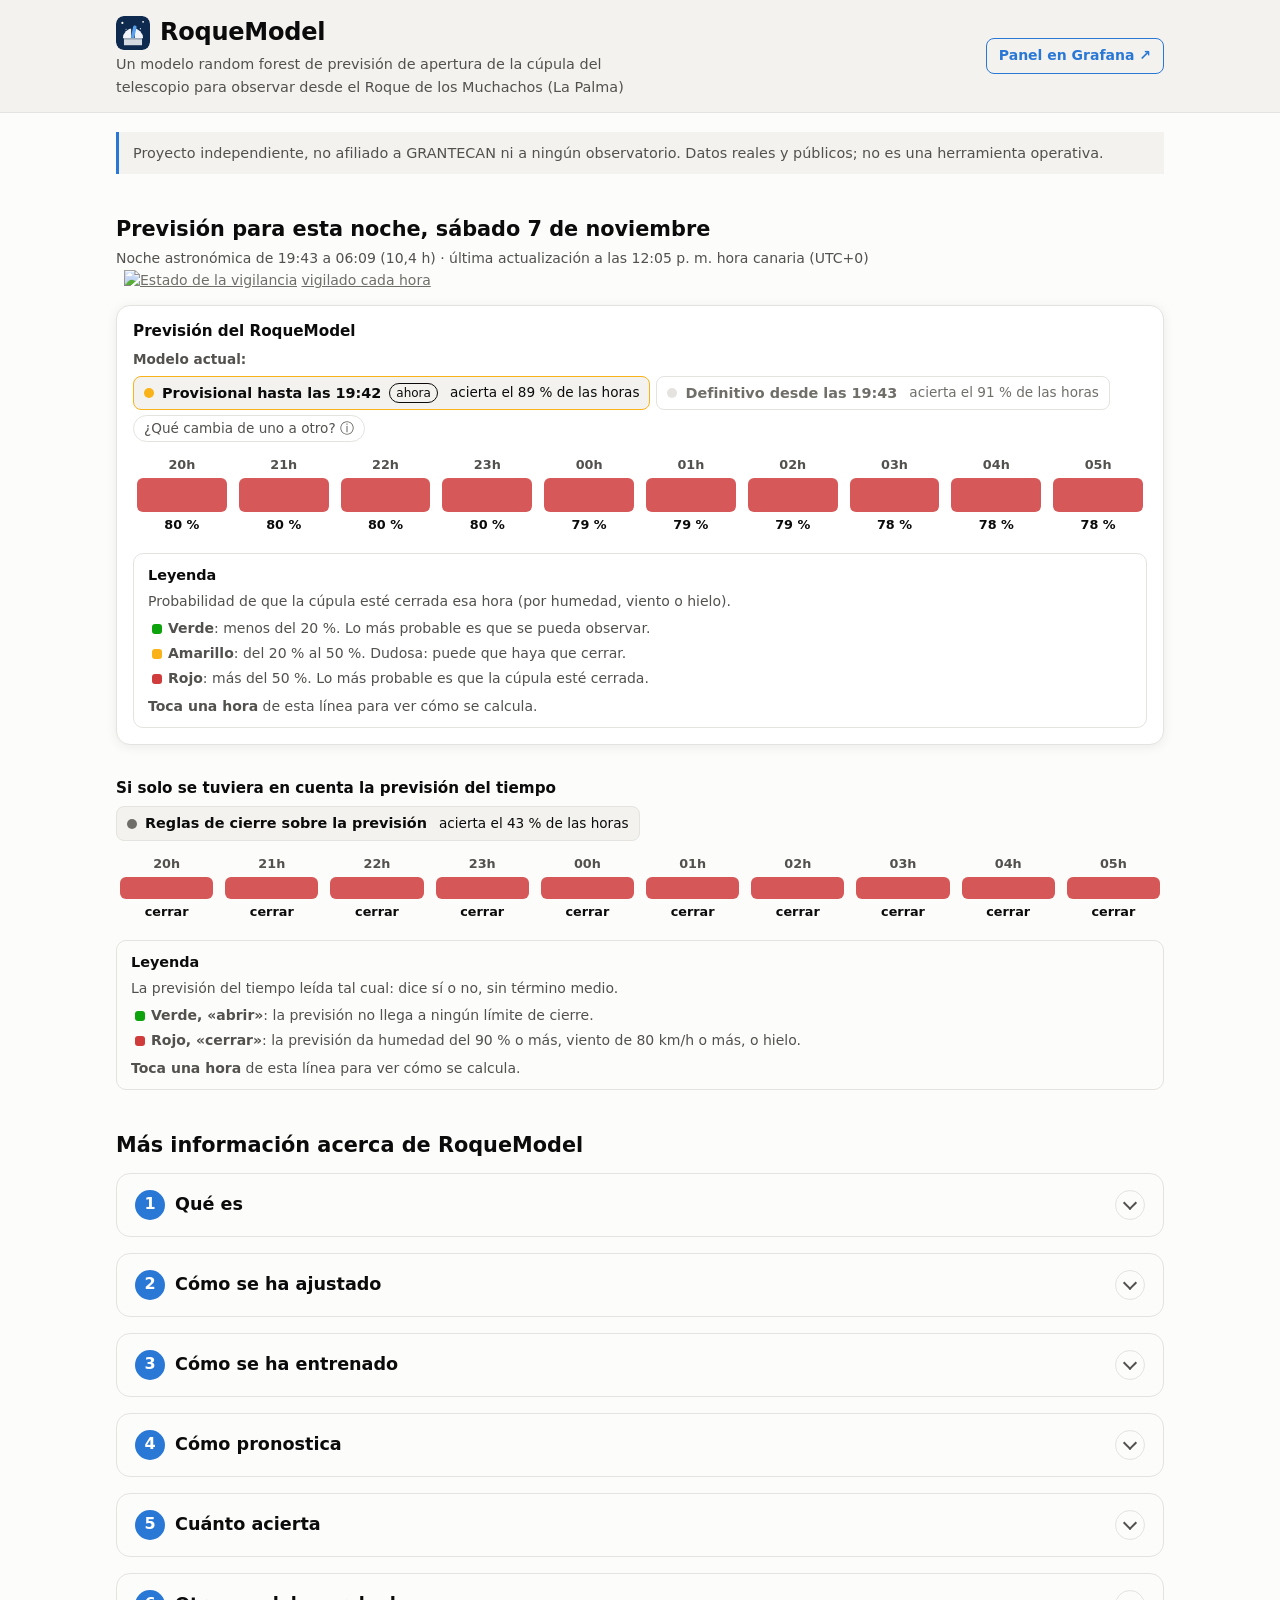
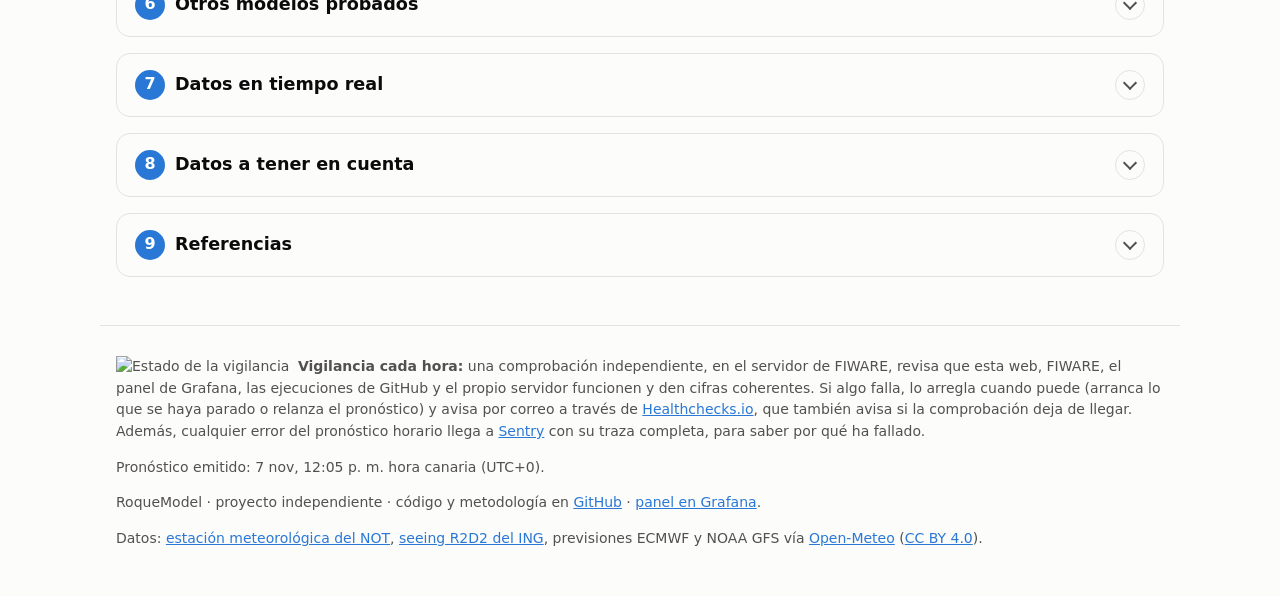
==== index.html @ e04715c9 "Forecast update 2026-11-07T12:05Z" ====
<!doctype html>
<html lang="es">
<head>
  <meta charset="utf-8">
  <meta name="viewport" content="width=device-width, initial-scale=1">
  <title>RoqueModel</title>
  <meta name="description" content="RoqueModel: previsión hora a hora de si la cúpula podrá estar abierta para observar esta noche en el Observatorio del Roque de los Muchachos (La Palma). Proyecto independiente con datos reales y públicos.">
  <link rel="icon" href="assets/favicon-32.png?v=68" sizes="32x32" type="image/png">
  <link rel="icon" href="assets/favicon.svg?v=68" type="image/svg+xml">
  <link rel="apple-touch-icon" href="assets/apple-touch-icon.png?v=68">
  <link rel="stylesheet" href="assets/style.css?v=68">
</head>
<body>
  <header class="top">
    <div class="wrap top-row">
      <div>
        <h1 class="brand"><img src="assets/favicon.svg?v=68" alt="" width="34" height="34">RoqueModel</h1>
        <p class="sub" data-i18n="subtitle"></p>
      </div>
      <a class="grafana-link" href="https://saimonx.github.io/roque-model/grafana/" data-i18n="grafana_link" data-i18n-title="grafana_title"></a>
    </div>
  </header>

  <main class="wrap">
    <p class="notice" data-i18n="independent"></p>

    <!-- 1. Tonight: the answer -->
    <section id="tonight">
      <h2 id="night-title"></h2>
      <p class="muted small night-line"><span id="night-window"></span>
        <a class="watch-link" href="#vigilancia"><img class="status-badge" src="https://healthchecks.io/b/2/0437fc28-5880-4f5a-b616-9f2a2ea0c8bb.svg" alt="Estado de la vigilancia" height="18"><span data-i18n="watch_link"></span></a></p>
      <p class="notice stale" id="stale" hidden></p>
      <div class="model-card">
      <p class="line-head"><b data-i18n="line_model"></b></p>
      <div class="mode-box">
        <div class="mode-row"><span class="mode-label" data-i18n="mode_label"></span><ul class="mode-list" id="mode-list"></ul></div>
        <details class="info"><summary data-i18n="mode_why"></summary><p id="mode-text"></p></details>
      </div>
      <div class="lines"><div class="strip" id="strip"></div></div>
      <div class="hour-detail" id="detail-model" hidden></div>
      <div class="color-legend small">
        <h3 data-i18n="legend_title"></h3>
        <div data-i18n-html="legend_model"></div>
      </div>
      </div>

      <p class="line-head"><b data-i18n="line_raw"></b></p>
      <div class="mode-box"><div class="mode-row"><ul class="mode-list" id="raw-list"></ul></div></div>
      <div class="lines"><div class="strip strip-raw" id="strip-raw"></div></div>
      <div class="hour-detail" id="detail-raw" hidden></div>
      <div class="color-legend small">
        <h3 data-i18n="legend_title"></h3>
        <div data-i18n-html="legend_raw"></div>
      </div>

    </section>

    <!-- 2. How RoqueModel works -->
    <section id="roquemodel">
      <h2 data-i18n="rm_title"></h2>
      <div class="rm-parts">
        <details class="rm-part">
          <summary class="rm-head"><span class="rm-num">1</span><h3 data-i18n="rm1_title"></h3><span class="rm-arrow" aria-hidden="true"></span></summary>
          <div class="rm-prose" id="rm1-text"></div>
        </details>
        <details class="rm-part" id="tuning">
          <summary class="rm-head"><span class="rm-num">2</span><h3 data-i18n="tune_title"></h3><span class="rm-arrow" aria-hidden="true"></span></summary>
          <p data-i18n-html="tune_intro"></p>
          <div class="table-wrap"><table class="small rm-table" id="rm-tech"></table></div>
          <p class="muted small" data-i18n-html="rm1_note"></p>
          <h4 data-i18n="rm1_search_title"></h4>
          <p class="small" id="rm1-search-text"></p>
          <div class="settings-grid" id="rm1-settings"></div>
        </details>
        <details class="rm-part">
          <summary class="rm-head"><span class="rm-num">3</span><h3 data-i18n="rm2_title"></h3><span class="rm-arrow" aria-hidden="true"></span></summary>
          <p id="rm2-text"></p>
          <div class="rm-timeline" id="rm-timeline"></div>
          <div class="table-wrap"><table class="small rm-table" id="rm-data"></table></div>
          <p class="muted small" data-i18n-html="rm2_note"></p>
          <p class="data-download" data-i18n-html="rm2_download"></p>
        </details>
        <details class="rm-part">
          <summary class="rm-head"><span class="rm-num">4</span><h3 data-i18n="rm3_title"></h3><span class="rm-arrow" aria-hidden="true"></span></summary>
          <ol class="rm-flow" id="rm-flow"></ol>
          <h4 id="rm-example-title"></h4>
          <ul class="rm-waterfall" id="rm-example"></ul>
          <p class="muted small" id="rm3-note"></p>
        </details>
        <details class="rm-part">
          <summary class="rm-head"><span class="rm-num">5</span><h3 data-i18n="rm4_title"></h3><span class="rm-arrow" aria-hidden="true"></span></summary>
          <p id="rm4-text"></p>
          <div class="rm-timeline" id="rm4-timeline"></div>
          <ul class="rm-bars" id="rm4-bars"></ul>
          <p class="small" data-i18n-html="rm4_download"></p>
        </details>
        <details class="rm-part" id="models">
          <summary class="rm-head"><span class="rm-num">6</span><h3 data-i18n="rm5_title"></h3><span class="rm-arrow" aria-hidden="true"></span></summary>
          <p id="rm5-text"></p>
          <ul class="rm-bars" id="rm5-bars"></ul>
          <div class="table-wrap"><table class="small rm-table" id="rm5-table"></table></div>
          <p class="muted small" id="rm5-note"></p>
          <div class="rm-prose" id="rm5-more"></div>
        </details>
        <details class="rm-part" id="live">
          <summary class="rm-head"><span class="rm-num">7</span><h3 data-i18n="fold_live"></h3><span class="rm-arrow" aria-hidden="true"></span></summary>
          <p data-i18n="live_intro"></p>
          <p class="small" data-i18n-html="live_grafana"></p>
          <h4 data-i18n="live_fc_title"></h4>
          <p class="muted small" data-i18n-html="live_fc_text"></p>
          <div class="mini-grid" id="fc-grid"></div>
          <h4 data-i18n="station_title"></h4>
          <p class="muted small" id="station-text"></p>
          <div class="mini-grid" id="station-grid"></div>
          <h4 data-i18n="vs_title"></h4>
          <p class="muted small" data-i18n="vs_text"></p>
          <div class="chart short" id="chart-vs"></div>
        </details>
        <details class="rm-part" id="notes">
          <summary class="rm-head"><span class="rm-num">8</span><h3 data-i18n="notes_title"></h3><span class="rm-arrow" aria-hidden="true"></span></summary>
          <p class="muted" data-i18n="notes_intro"></p>
          <div class="notes-grid">
            <section class="note-card why"><h4 data-i18n="notes_why_title"></h4><ul data-i18n-html="notes_why"></ul></section>
            <section class="note-card missing"><h4 data-i18n="notes_missing_title"></h4><ul data-i18n-html="notes_missing"></ul></section>
            <section class="note-card limits"><h4 data-i18n="notes_limits_title"></h4><ul data-i18n-html="notes_limits"></ul></section>
            <section class="note-card compute"><h4 data-i18n="notes_compute_title"></h4><ul data-i18n-html="notes_compute"></ul></section>
          </div>
        </details>
        <details class="rm-part" id="refs">
          <summary class="rm-head"><span class="rm-num">9</span><h3 data-i18n="fold_refs"></h3><span class="rm-arrow" aria-hidden="true"></span></summary>
          <ul class="refs" data-i18n-html="refs_html"></ul>
        </details>
      </div>
    </section>

  </main>

  <footer class="wrap foot">
    <p class="muted small" id="vigilancia" data-i18n-html="monitor"></p>
    <p id="updated" class="muted small"></p>
    <p class="muted small" data-i18n-html="footer"></p>
    <p class="muted small" data-i18n-html="credits"></p>
  </footer>

  <div id="tooltip" class="tooltip" role="status" hidden></div>
  <script src="assets/i18n.js?v=68"></script>
  <script src="assets/charts.js?v=68"></script>
  <script src="assets/app.js?v=68"></script>
</body>
</html>
---- assets/style.css ----
/* RoqueModel — one stylesheet, light only.
   Colours are tokens: the same validated palette as the figures and the Grafana panels. */

:root {
  --surface: #fcfcfb;
  --surface-2: #f3f2ef;
  --border: #e4e3df;
  --text: #0b0b0b;
  --text-2: #52514e;
  --text-3: #6f6e69;
  --series-1: #2a78d6;  /* blue: our forecast */
  --series-2: #eb6834;  /* orange: what happened / second station */
  --series-3: #1baf7a;
  --baseline: #b9b8b2;  /* reference methods */
  --good: #0ca30c;
  --warning: #fab219;
  --critical: #d03b3b;
  --shade: rgba(42, 120, 214, 0.07);  /* dark hours in the hourly chart */
  color-scheme: light;
}
* { box-sizing: border-box; }
html { -webkit-text-size-adjust: 100%; }
body {
  margin: 0; background: var(--surface); color: var(--text);
  font: 16px/1.55 system-ui, -apple-system, "Segoe UI", Roboto, sans-serif;
}
.wrap { max-width: 1080px; margin: 0 auto; padding: 0 16px; }
h1 { font-size: 1.5rem; margin: 0; letter-spacing: -0.01em; }
/* The site icon in front of the name */
h1.brand { display: flex; align-items: center; gap: 10px; }
h1.brand img { flex: none; width: 34px; height: 34px; border-radius: 8px; }
h2 { font-size: 1.3rem; margin: 0 0 0.4rem; }
h3 { font-size: 1.05rem; margin: 1.6rem 0 0.4rem; }
.card h3 { margin: 0 0 0.4rem; font-size: 0.95rem; color: var(--text-2); font-weight: 600; }
section { margin: 2.4rem 0; }
a { color: var(--series-1); }
.muted { color: var(--text-2); }
.small { font-size: 0.875rem; }

/* Header */
.top { border-bottom: 1px solid var(--border); background: var(--surface-2); }
.top-row { display: flex; justify-content: space-between; align-items: center; gap: 12px; padding-top: 14px; padding-bottom: 14px; }
.sub { margin: 2px 0 0; color: var(--text-2); font-size: 0.9rem; text-wrap: balance; }
.grafana-link { flex: none; font-size: 0.875rem; font-weight: 600; text-decoration: none; padding: 6px 12px;
  border: 1px solid var(--series-1); border-radius: 8px; white-space: nowrap; }
.grafana-link:hover { background: var(--series-1); color: #fff; }
/* Training-data download (sections 3 and 5) */
.data-download { margin-top: 0.9rem; padding: 10px 12px; border: 1px solid var(--border); border-radius: 8px;
  background: var(--surface-2); }
.data-link { display: inline-block; font-weight: 600; text-decoration: none; padding: 6px 12px; margin: 0 8px 6px 0;
  border: 1px solid var(--series-1); border-radius: 8px; }
.data-link:hover { background: var(--series-1); color: #fff; }
.notice.stale { border-left-color: var(--warning); margin: 0.6rem 0 0; }
.notice {
  margin: 1.2rem 0 0; padding: 10px 14px; border-left: 3px solid var(--series-1);
  background: var(--surface-2); font-size: 0.9rem; color: var(--text-2);
}

/* Tonight */

.card { border: 1px solid var(--border); border-radius: 12px; padding: 16px; background: var(--surface); }

.inputs { display: grid; grid-template-columns: repeat(auto-fill, minmax(230px, 1fr)); gap: 8px 20px; margin: 0.8rem 0 0; }
.inputs div { display: flex; justify-content: space-between; gap: 10px; border-bottom: 1px solid var(--border); padding: 6px 0; font-size: 0.9rem; }
.inputs dt { color: var(--text-2); }
.inputs dd { margin: 0; font-variant-numeric: tabular-nums; font-weight: 600; white-space: nowrap; }

/* Charts */
.chart { position: relative; width: 100%; height: 240px; margin: 0.6rem 0 0.4rem; }
.chart.short { height: 170px; }
.chart.bars { height: auto; }
.chart svg { display: block; width: 100%; height: 100%; overflow: visible; }
.chart .axis text, .chart .label { fill: var(--text-3); font-size: 11px; }
.chart .grid line { stroke: var(--border); stroke-width: 1; }

.legend { display: flex; flex-wrap: wrap; gap: 14px; font-size: 0.82rem; color: var(--text-2); margin-top: 2px; }
.legend span::before { content: ""; display: inline-block; width: 14px; height: 3px; border-radius: 2px; background: var(--c); vertical-align: middle; margin-right: 6px; }
.legend span.dot::before { width: 9px; height: 9px; border-radius: 50%; }
.legend span.dash::before { background: repeating-linear-gradient(90deg, var(--c) 0 4px, transparent 4px 7px); }
.tooltip {
  position: fixed; z-index: 10; pointer-events: none; background: var(--surface); color: var(--text);
  border: 1px solid var(--border); border-radius: 8px; padding: 8px 10px; font-size: 0.8rem;
  box-shadow: 0 4px 16px rgba(0,0,0,0.12); min-width: 140px;
}
.tooltip .row { display: flex; justify-content: space-between; gap: 14px; }
.tooltip .key::before { content: ""; display: inline-block; width: 8px; height: 8px; border-radius: 50%; background: var(--c); margin-right: 6px; }
.tooltip b { font-variant-numeric: tabular-nums; }

/* Tables */
.table-wrap { overflow-x: auto; margin: 0.6rem 0; }
table { border-collapse: collapse; width: 100%; font-size: 0.875rem; font-variant-numeric: tabular-nums; }
th, td { text-align: right; padding: 7px 10px; border-bottom: 1px solid var(--border); white-space: nowrap; }
th:first-child, td:first-child { text-align: left; white-space: normal; }
th { color: var(--text-2); font-weight: 600; }

.status-badge { vertical-align: middle; margin-right: 4px; }
.watch-link { margin-left: 8px; white-space: nowrap; color: var(--text-3); }
.watch-link .status-badge { height: 18px; }
.foot { border-top: 1px solid var(--border); padding-top: 1rem; padding-bottom: 2rem; margin-top: 3rem; }

@media (max-width: 760px) {

  h1 { font-size: 1.25rem; }
  .top-row { flex-wrap: wrap; }
}

/* ===== Tonight ===== */
#tonight h2 { margin-bottom: 0.2rem; }
.night-line { margin: 0; }
/* Which model forecasts now: provisional, then final, each with its accuracy on the right */
.mode-box { margin: 0 0 0.5rem; }
/* Tonight's RoqueModel forecast stands out as a white card above the forecast-only line */
.model-card { background: #fff; border: 1px solid var(--border); border-radius: 14px; padding: 14px 16px 16px;
  box-shadow: 0 2px 12px rgba(0, 0, 0, 0.07); margin: 0.8rem 0 2rem; }
.model-card > .line-head:first-child { margin-top: 0; }
@media (max-width: 600px) { .model-card { padding: 12px 12px 14px; } }
/* "Modelo actual:" and its two options on one line (they wrap on a phone) */
.mode-row { display: flex; flex-wrap: wrap; align-items: center; gap: 6px 8px; }
.mode-row .mode-list { display: flex; flex-wrap: wrap; gap: 6px; margin: 0; max-width: none; }
.mode-row .mode-acc { margin-left: 4px; }
.color-legend + .line-head { margin-top: 1.4rem; }
.mode-label { margin: 0; font-size: 0.85rem; font-weight: 600; color: var(--text-2); }
.mode-list { list-style: none; margin: 0.3rem 0 0; padding: 0; display: grid; gap: 4px; max-width: 560px; }
.mode-list li { display: flex; align-items: center; flex-wrap: wrap; gap: 4px 8px; padding: 5px 10px;
  border: 1px solid var(--border); border-radius: 8px; font-size: 0.9rem; color: var(--text-3); }
.mode-list li.current { color: var(--text); background: var(--surface-2); }
.mode-list li.provisional.current { border-color: var(--warning); }
.mode-list li.final.current { border-color: var(--good); }
.mode-dot { width: 10px; height: 10px; border-radius: 50%; background: var(--border); flex: none; }
.mode-list li.provisional.current .mode-dot { background: var(--warning); }
.mode-list li.final.current .mode-dot { background: var(--good); }
.mode-list li.raw .mode-dot { background: var(--text-3); }
.mode-now { font-size: 0.75rem; padding: 0 6px; border-radius: 99px; border: 1px solid currentColor; }
.mode-acc { margin-left: auto; font-size: 0.85rem; }
details.info { display: inline-block; margin: 0.3rem 0 0; font-size: 0.85rem; }
details.info summary { cursor: pointer; list-style: none; display: inline-block; padding: 2px 10px; border-radius: 99px;
  border: 1px solid var(--border); color: var(--text-2); }
details.info summary::-webkit-details-marker { display: none; }
details.info p { margin: 0.5rem 0 0; max-width: 820px; color: var(--text-2); }
.strip { display: grid; grid-auto-flow: column; grid-auto-columns: minmax(44px, 1fr); gap: 4px; overflow-x: auto; padding-bottom: 4px; }
.cell { display: flex; flex-direction: column; align-items: center; gap: 3px; font-variant-numeric: tabular-nums; }
.cell-hour { font-size: 0.8rem; color: var(--text-2); font-weight: 600; }
.cell-bar { width: 100%; height: 34px; border-radius: 6px; opacity: 0.85; }
.cell-p { font-size: 0.8rem; font-weight: 600; }

.sw { display: inline-block; width: 10px; height: 10px; border-radius: 3px; vertical-align: middle; margin: 0 2px 0 4px; }

.legend { margin-bottom: 0.9rem; }
.legend span { white-space: nowrap; display: inline-flex; align-items: center; }

/* Two lines of hours (our model, the weather forecast alone) and the "how it is calculated" panel. */
.line-head { margin: .9rem 0 .35rem; font-size: .95rem; }
.cell { background: none; border: 2px solid transparent; border-radius: 8px; padding: 3px 2px; cursor: pointer; color: inherit; font: inherit; }
.cell:hover { border-color: var(--border); }
.cell.selected { border-color: var(--text-2); }
.cell:focus-visible { outline: 2px solid var(--series-1); outline-offset: 1px; }
.strip-raw .cell-bar { height: 22px; }

.hour-detail { border: 1px solid var(--border); border-radius: 10px; padding: 12px 14px; margin: 10px 0; background: var(--surface-2); }
.detail-head { display: flex; justify-content: space-between; align-items: center; gap: 8px; }
.detail-head h3 { margin: 0; font-size: 1rem; }
.detail-close { background: none; border: 1px solid var(--border); border-radius: 6px; width: 30px; height: 30px; cursor: pointer; color: inherit; font-size: 1.1rem; }
.why-col h4 { margin: .4rem 0; font-size: .95rem; }
ul.why { list-style: none; padding: 0; margin: 6px 0; }
.why-row { display: grid; grid-template-columns: 1fr 90px 52px; gap: 8px; align-items: center; padding: 6px 0; border-bottom: 1px solid var(--border); font-size: .85rem; }
.why-row.missing { grid-template-columns: 1fr 52px; }
.why-bar { position: relative; height: 10px; background: linear-gradient(to right, transparent calc(50% - 0.5px), var(--text-3) calc(50% - 0.5px), var(--text-3) calc(50% + 0.5px), transparent calc(50% + 0.5px)); }
.why-bar span { position: absolute; top: 0; height: 10px; border-radius: 3px; }
.why-bar .up { left: 50%; background: var(--critical); }
.why-bar .down { right: 50%; background: var(--good); }
.why-val { text-align: right; font-variant-numeric: tabular-nums; font-weight: 600; }
table.rules-raw th, table.rules-raw td { text-align: left; white-space: normal; }
table.rules-raw td.rule-yes { color: var(--critical); font-weight: 700; }
/* On narrow screens each line of hours scrolls sideways. */
.lines { overflow-x: auto; }
.lines .strip { overflow: visible; min-width: calc(var(--n, 10) * 48px); }

/* "Forecast for this hour": a heading with its total, then one indented row per variable. */
.why-head { display: flex; justify-content: space-between; padding: 8px 0 2px; font-size: .85rem; border-bottom: 1px solid var(--border); }
.why-row.sub { padding-left: 14px; }
.why-row.sub .why-text b { font-weight: 600; }

/* ---------------------------------------------------------------- More about RoqueModel: nine folded sections */
.rm-parts { display: grid; gap: 16px; margin-top: 12px; }
.rm-part { border: 1px solid var(--border); border-radius: 14px; padding: 16px 18px; background: var(--surface); }
.rm-head { display: flex; align-items: center; gap: 10px; margin-bottom: 6px; }
.rm-head h3 { margin: 0; font-size: 1.1rem; }
.rm-num { display: inline-flex; align-items: center; justify-content: center; width: 30px; height: 30px; border-radius: 50%;
  background: var(--series-1); color: #fff; font-weight: 700; flex: none; }
.rm-part p { line-height: 1.55; }
.rm-part code { font-size: .85em; background: var(--surface-2); padding: 1px 5px; border-radius: 4px; }

/* Section 2: the settings table */
table.rm-table th, table.rm-table td { text-align: left; white-space: normal; vertical-align: top; }
table.rm-table th[scope="row"] { font-weight: 600; color: var(--text); }

/* Sections 3 and 5: timeline of the years */
.rm-timeline { margin: 12px 0; }
.tl-row { display: grid; grid-template-columns: 140px 1fr; gap: 10px; align-items: center; margin: 6px 0; }
.tl-label { font-size: .82rem; font-weight: 600; color: var(--text-2); }
.tl-bar { display: grid; grid-auto-flow: column; grid-auto-columns: 1fr; gap: 3px; }
.tl-y { font-size: .72rem; text-align: center; padding: 6px 0; border-radius: 5px; background: var(--surface-2); color: var(--text-2); font-variant-numeric: tabular-nums; }
.tl-y.learn, .sw.tl-learn { background: var(--series-1); color: #fff; }
.tl-y.test, .sw.tl-test { background: var(--warning); color: #222; }
.tl-y.live, .sw.tl-livesw { background: var(--good); color: #fff; }
.tl-legend { color: var(--text-2); margin-top: 6px; }
@media (max-width: 600px) { .tl-row { grid-template-columns: 1fr; gap: 3px; } .tl-y { font-size: .6rem; padding: 5px 0; } }

/* Section 4: the steps and the worked example */
ol.rm-flow { list-style: none; padding: 0; margin: 10px 0 16px; display: grid; grid-template-columns: repeat(3, 1fr); gap: 10px; counter-reset: none; }
ol.rm-flow li { position: relative; background: var(--surface-2); border-radius: 10px; padding: 10px 12px; display: flex; flex-direction: column; gap: 4px; font-size: .85rem; line-height: 1.4; }
ol.rm-flow li b { font-size: .9rem; }
ol.rm-flow li:not(:last-child)::after { content: "→"; position: absolute; right: -10px; top: 50%; transform: translateY(-50%); color: var(--text-3); font-weight: 700; }
.rm-step-n { width: 22px; height: 22px; border-radius: 50%; background: var(--series-1); color: #fff; font-size: .75rem; font-weight: 700; display: inline-flex; align-items: center; justify-content: center; }
@media (max-width: 760px) { ol.rm-flow { grid-template-columns: 1fr; } ol.rm-flow li:not(:last-child)::after { content: "↓"; right: auto; left: 50%; top: auto; bottom: -15px; transform: translateX(-50%); } }
#rm-example-title { margin: 8px 0 6px; font-size: .95rem; }
ul.rm-waterfall { list-style: none; padding: 0; margin: 0 0 10px; }
ul.rm-waterfall li { display: grid; grid-template-columns: minmax(150px, 34%) 1fr 56px; gap: 10px; align-items: center; padding: 5px 0; font-size: .85rem; border-bottom: 1px solid var(--border); }
.wf-track { position: relative; height: 14px; background: var(--surface-2); border-radius: 4px; }
.wf-bar { position: absolute; top: 0; height: 14px; border-radius: 4px; }
.wf-bar.base { background: var(--text-3); }
.wf-bar.up { background: var(--critical); }
.wf-bar.down { background: var(--good); }
.wf-val { text-align: right; font-weight: 600; font-variant-numeric: tabular-nums; }
li.wf-total { font-weight: 700; border-bottom: none; }
.rm-part { min-width: 0; }
.rm-part code { overflow-wrap: anywhere; }

/* Sections 5 and 6: accuracy bars */
ul.rm-bars { list-style: none; padding: 0; margin: 12px 0; }
ul.rm-bars li { display: grid; grid-template-columns: minmax(150px, 34%) 1fr 56px; gap: 10px; align-items: center; padding: 6px 0; font-size: .88rem; }
.bar-track { height: 18px; background: var(--surface-2); border-radius: 5px; overflow: hidden; }
.bar-fill { display: block; height: 100%; border-radius: 5px; }
ul.rm-bars li:nth-child(2) .bar-fill { opacity: .55; }
.bar-val { text-align: right; font-weight: 700; font-variant-numeric: tabular-nums; }
@media (max-width: 600px) { ul.rm-bars li, ul.rm-waterfall li { grid-template-columns: 1fr 48px; } .bar-label, .wf-label { grid-column: 1 / -1; } }

/* Section 8, data to keep in mind: four cards with a coloured edge */
.notes-grid { display: grid; grid-template-columns: repeat(auto-fit, minmax(min(100%, 380px), 1fr)); gap: 14px; margin-top: 10px; }
/* margin 0: these are <section> elements, which otherwise get the page sections' wide margin */
.note-card { border: 1px solid var(--border); border-left: 5px solid var(--series-1); border-radius: 12px; padding: 12px 16px; background: var(--surface); min-width: 0; margin: 0; }
.note-card.missing { border-left-color: var(--warning); }
.note-card.limits { border-left-color: var(--text-3); }
.note-card.compute { border-left-color: var(--series-3); }
.note-card h3 { margin: .2rem 0 .5rem; font-size: 1rem; }
.note-card ul { padding-left: 1.1rem; margin: 0; }
.note-card li { margin: .45rem 0; line-height: 1.5; font-size: .9rem; }

/* Section 7, live data: small charts in a grid, one variable each */
.mini-grid { display: grid; grid-template-columns: repeat(auto-fit, minmax(280px, 1fr)); gap: 6px 18px; }
.mini-grid .chart { margin-top: .3rem; }

/* Headings inside the sections, and references */
.rm-part h4 { margin: 1rem 0 .3rem; font-size: .95rem; }
.rm-part .note-card h4 { margin: .2rem 0 .5rem; }
ul.refs { padding-left: 1.1rem; margin: .4rem 0; }
ul.refs li { margin: .5rem 0; line-height: 1.5; }

/* Each section folds: closed by default, an arrow on the right opens and closes it */
details.rm-part > summary { list-style: none; cursor: pointer; margin-bottom: 0; }
details.rm-part > summary::-webkit-details-marker { display: none; }
details.rm-part[open] > summary { margin-bottom: 8px; }
.rm-arrow { margin-left: auto; width: 30px; height: 30px; border-radius: 50%; border: 1px solid var(--border); flex: none;
  display: inline-flex; align-items: center; justify-content: center; transition: transform .2s ease, background .2s ease; }
.rm-arrow::before { content: ""; width: 8px; height: 8px; border-right: 2px solid var(--text-2); border-bottom: 2px solid var(--text-2);
  transform: translateY(-2px) rotate(45deg); }
details.rm-part[open] > summary .rm-arrow { transform: rotate(180deg); }
details.rm-part > summary:hover .rm-arrow { background: var(--surface-2); }
details.rm-part > summary:focus-visible { outline: 2px solid var(--series-1); outline-offset: 3px; border-radius: 8px; }

/* Section 2: one small table per setting in the search */
.settings-grid { display: grid; grid-template-columns: repeat(auto-fit, minmax(190px, 1fr)); gap: 10px 16px; margin: 8px 0; }
.setting h5 { margin: .4rem 0 .2rem; font-size: .85rem; }
.setting table td, .setting table th { text-align: left; padding: 4px 6px; }
tr.chosen td, tr.chosen th { font-weight: 700; background: var(--surface-2); }

/* Section 1: how the model works, in plain prose */
.rm-prose { max-width: 820px; }
.rm-prose ul { margin: 0.3rem 0 0.6rem; padding-left: 1.3rem; }
.rm-prose li { margin: 0.25rem 0; }

/* The legend under each line of hours */
.color-legend { margin: 0.6rem 0 0; padding: 10px 14px; border: 1px solid var(--border); border-radius: 10px; color: var(--text-2); }
.color-legend h3 { margin: 0 0 0.3rem; font-size: 0.9rem; color: var(--text); }
.color-legend ul { list-style: none; margin: 0.3rem 0 0; padding: 0; }
.color-legend li { margin: 0.2rem 0; }
.legend-tip { margin: 0.4rem 0 0; }
.color-legend .sw { margin-right: 6px; }
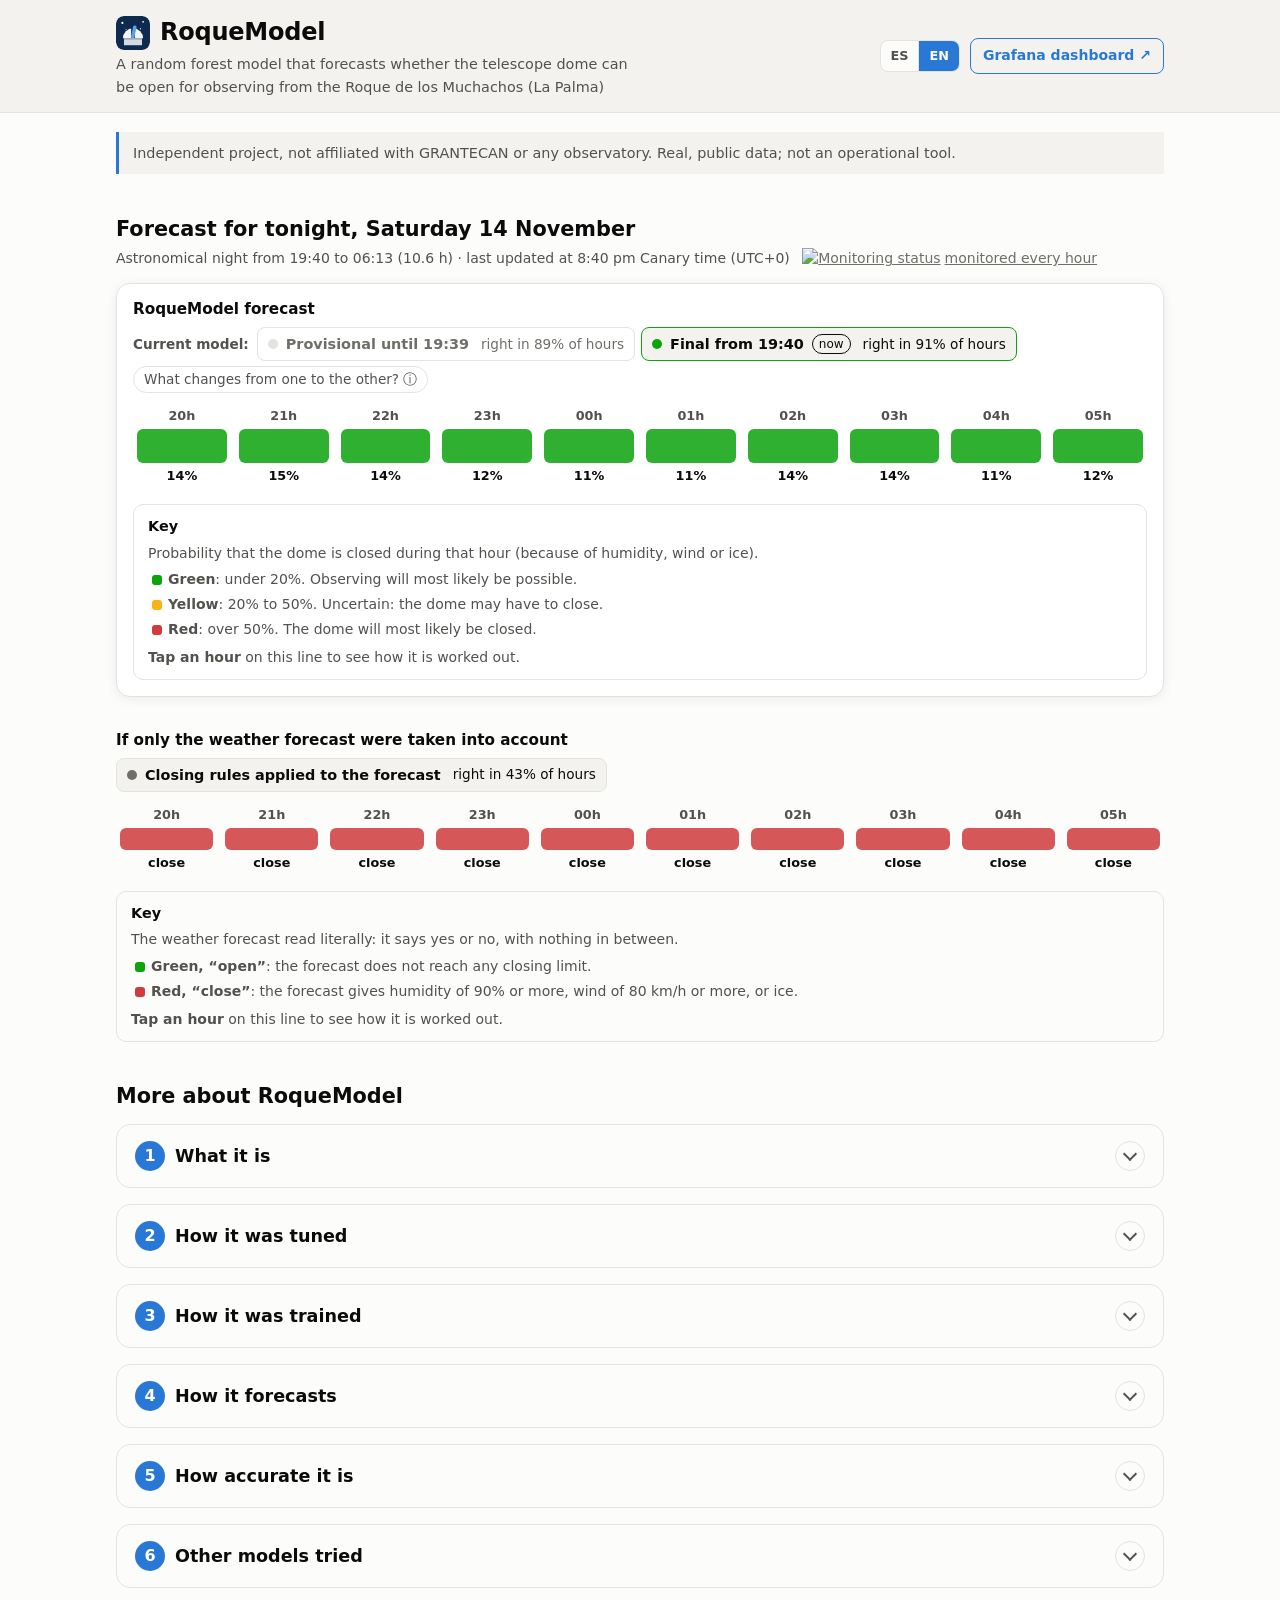
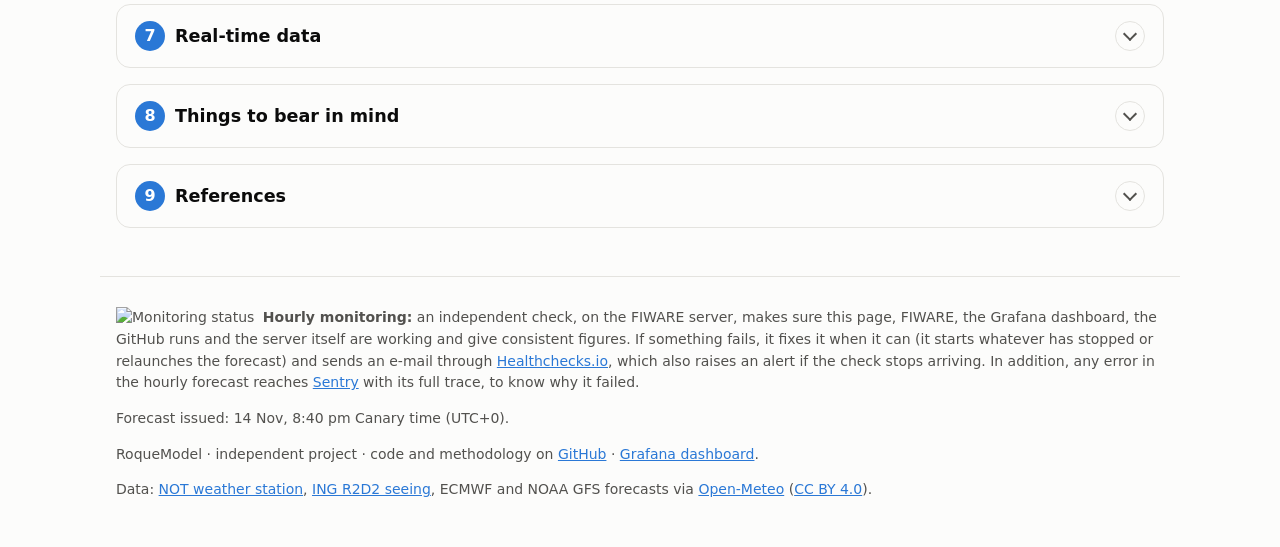
==== commit 05fa1450: "Forecast update 2026-11-14T20:40Z" ====
--- a/index.html
+++ b/index.html
@@ -5,19 +5,25 @@
   <meta name="viewport" content="width=device-width, initial-scale=1">
   <title>RoqueModel</title>
   <meta name="description" content="RoqueModel: previsión hora a hora de si la cúpula podrá estar abierta para observar esta noche en el Observatorio del Roque de los Muchachos (La Palma). Proyecto independiente con datos reales y públicos.">
-  <link rel="icon" href="assets/favicon-32.png?v=68" sizes="32x32" type="image/png">
-  <link rel="icon" href="assets/favicon.svg?v=68" type="image/svg+xml">
-  <link rel="apple-touch-icon" href="assets/apple-touch-icon.png?v=68">
-  <link rel="stylesheet" href="assets/style.css?v=68">
+  <link rel="icon" href="assets/favicon-32.png?v=69" sizes="32x32" type="image/png">
+  <link rel="icon" href="assets/favicon.svg?v=69" type="image/svg+xml">
+  <link rel="apple-touch-icon" href="assets/apple-touch-icon.png?v=69">
+  <link rel="alternate" hreflang="es" href="https://saimonx.github.io/roque-model/?lang=es">
+  <link rel="alternate" hreflang="en" href="https://saimonx.github.io/roque-model/?lang=en">
+  <link rel="alternate" hreflang="x-default" href="https://saimonx.github.io/roque-model/">
+  <link rel="stylesheet" href="assets/style.css?v=69">
 </head>
 <body>
   <header class="top">
     <div class="wrap top-row">
       <div>
-        <h1 class="brand"><img src="assets/favicon.svg?v=68" alt="" width="34" height="34">RoqueModel</h1>
+        <h1 class="brand"><img src="assets/favicon.svg?v=69" alt="" width="34" height="34">RoqueModel</h1>
         <p class="sub" data-i18n="subtitle"></p>
       </div>
-      <a class="grafana-link" href="https://saimonx.github.io/roque-model/grafana/" data-i18n="grafana_link" data-i18n-title="grafana_title"></a>
+      <div class="top-actions">
+        <div class="lang-switch" role="group" data-i18n-title="lang_label"><button type="button" data-lang="es" lang="es">ES</button><button type="button" data-lang="en" lang="en">EN</button></div>
+        <a class="grafana-link" href="https://saimonx.github.io/roque-model/grafana/" data-i18n="grafana_link" data-i18n-title="grafana_title" data-i18n-href="grafana_url"></a>
+      </div>
     </div>
   </header>
 
@@ -28,7 +34,7 @@
     <section id="tonight">
       <h2 id="night-title"></h2>
       <p class="muted small night-line"><span id="night-window"></span>
-        <a class="watch-link" href="#vigilancia"><img class="status-badge" src="https://healthchecks.io/b/2/0437fc28-5880-4f5a-b616-9f2a2ea0c8bb.svg" alt="Estado de la vigilancia" height="18"><span data-i18n="watch_link"></span></a></p>
+        <a class="watch-link" href="#vigilancia"><img class="status-badge" src="https://healthchecks.io/b/2/0437fc28-5880-4f5a-b616-9f2a2ea0c8bb.svg" alt="Estado de la vigilancia" data-i18n-alt="badge_alt" height="18"><span data-i18n="watch_link"></span></a></p>
       <p class="notice stale" id="stale" hidden></p>
       <div class="model-card">
       <p class="line-head"><b data-i18n="line_model"></b></p>
@@ -143,8 +149,8 @@
   </footer>
 
   <div id="tooltip" class="tooltip" role="status" hidden></div>
-  <script src="assets/i18n.js?v=68"></script>
-  <script src="assets/charts.js?v=68"></script>
-  <script src="assets/app.js?v=68"></script>
+  <script src="assets/i18n.js?v=69"></script>
+  <script src="assets/charts.js?v=69"></script>
+  <script src="assets/app.js?v=69"></script>
 </body>
 </html>
--- a/assets/style.css
+++ b/assets/style.css
@@ -44,6 +44,14 @@
 .grafana-link { flex: none; font-size: 0.875rem; font-weight: 600; text-decoration: none; padding: 6px 12px;
   border: 1px solid var(--series-1); border-radius: 8px; white-space: nowrap; }
 .grafana-link:hover { background: var(--series-1); color: #fff; }
+/* Language switch (ES · EN), next to the Grafana link */
+.top-actions { flex: none; display: flex; align-items: center; gap: 10px; }
+.lang-switch { display: inline-flex; border: 1px solid var(--border); border-radius: 8px; overflow: hidden; background: var(--surface); }
+.lang-switch button { font: inherit; font-size: 0.8rem; font-weight: 600; padding: 5px 10px; border: 0; background: transparent;
+  color: var(--text-2); cursor: pointer; }
+.lang-switch button + button { border-left: 1px solid var(--border); }
+.lang-switch button[aria-pressed="true"] { background: var(--series-1); color: #fff; }
+.lang-switch button:focus-visible { outline: 2px solid var(--series-1); outline-offset: -2px; }
 /* Training-data download (sections 3 and 5) */
 .data-download { margin-top: 0.9rem; padding: 10px 12px; border: 1px solid var(--border); border-radius: 8px;
   background: var(--surface-2); }
